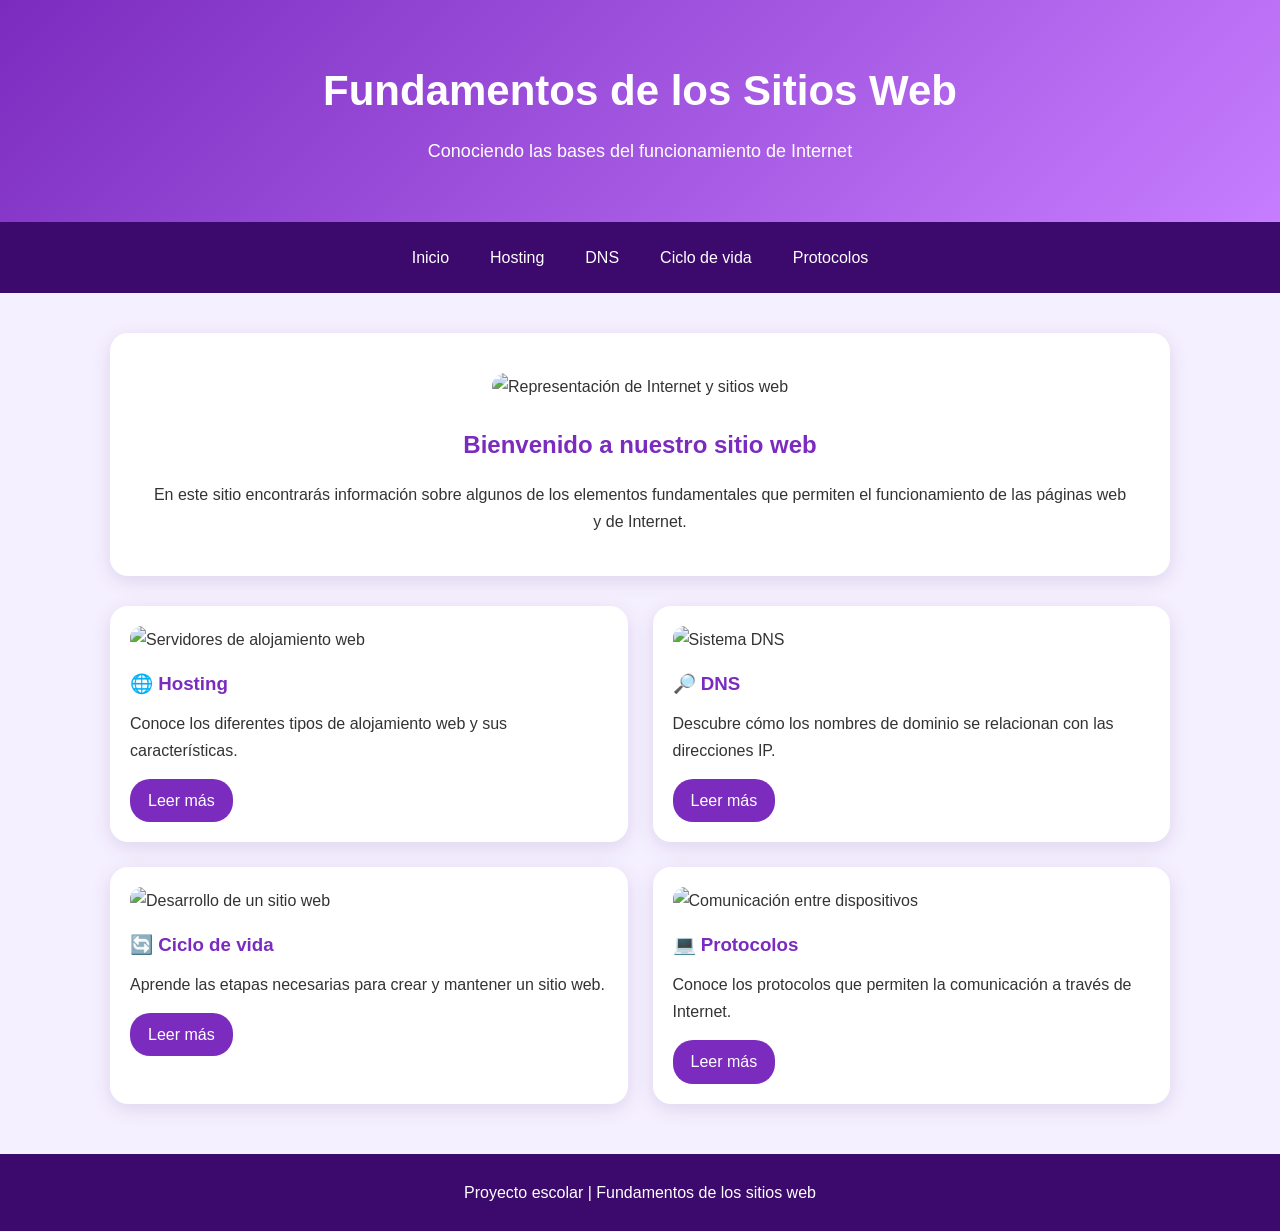
==== index.html @ 3df9c0f7 "Add files via upload" ====
<!DOCTYPE html>
<html lang="es">
<head>
    <meta charset="UTF-8">
    <meta name="viewport" content="width=device-width, initial-scale=1.0">
    <title>Fundamentos de los Sitios Web</title>
    <link rel="stylesheet" href="estilos.css">
</head>
<body>

<header>
    <h1>Fundamentos de los Sitios Web</h1>
    <p>Conociendo las bases del funcionamiento de Internet</p>
</header>

<nav>
    <a href="index.html">Inicio</a>
    <a href="hosting.html">Hosting</a>
    <a href="dns.html">DNS</a>
    <a href="ciclo-vida.html">Ciclo de vida</a>
    <a href="protocolos.html">Protocolos</a>
</nav>

<main>

    <section class="hero">
        <img src="imagenes/inicio.jpg" alt="Representación de Internet y sitios web">

        <div class="hero-text">
            <h2>Bienvenido a nuestro sitio web</h2>
            <p>
                En este sitio encontrarás información sobre algunos de los
                elementos fundamentales que permiten el funcionamiento de
                las páginas web y de Internet.
            </p>
        </div>
    </section>

    <section class="cards">

        <div class="card">
            <img src="imagenes/hosting.jpg" alt="Servidores de alojamiento web">
            <h3>🌐 Hosting</h3>
            <p>
                Conoce los diferentes tipos de alojamiento web y sus
                características.
            </p>
            <a href="hosting.html">Leer más</a>
        </div>

        <div class="card">
            <img src="imagenes/dns.jpg" alt="Sistema DNS">
            <h3>🔎 DNS</h3>
            <p>
                Descubre cómo los nombres de dominio se relacionan con
                las direcciones IP.
            </p>
            <a href="dns.html">Leer más</a>
        </div>

        <div class="card">
            <img src="imagenes/ciclo-vida.jpeg" alt="Desarrollo de un sitio web">
            <h3>🔄 Ciclo de vida</h3>
            <p>
                Aprende las etapas necesarias para crear y mantener
                un sitio web.
            </p>
            <a href="ciclo-vida.html">Leer más</a>
        </div>

        <div class="card">
            <img src="imagenes/protocolos.jpeg" alt="Comunicación entre dispositivos">
            <h3>💻 Protocolos</h3>
            <p>
                Conoce los protocolos que permiten la comunicación
                a través de Internet.
            </p>
            <a href="protocolos.html">Leer más</a>
        </div>

    </section>

</main>

<footer>
    <p>Proyecto escolar | Fundamentos de los sitios web</p>
</footer>

</body>
</html>
---- estilos.css ----
* {
    margin: 0;
    padding: 0;
    box-sizing: border-box;
}

body {
    font-family: Arial, Helvetica, sans-serif;
    background: #f5f0ff;
    color: #333;
    line-height: 1.7;
}

header {
    background: linear-gradient(135deg, #7b2cbf, #c77dff);
    color: white;
    text-align: center;
    padding: 55px 20px;
}

header h1 {
    font-size: 42px;
    margin-bottom: 10px;
}

header p {
    font-size: 18px;
}

nav {
    background: #3c096c;
    display: flex;
    justify-content: center;
    flex-wrap: wrap;
    gap: 5px;
    padding: 12px;
}

nav a {
    color: white;
    text-decoration: none;
    padding: 10px 18px;
    border-radius: 20px;
    transition: 0.3s;
}

nav a:hover {
    background: #9d4edd;
}

main {
    max-width: 1100px;
    margin: 40px auto;
    padding: 0 20px;
}

.hero,
.content {
    background: white;
    padding: 40px;
    border-radius: 18px;
    box-shadow: 0 5px 20px rgba(60, 9, 108, 0.12);
}

/* IMAGEN PRINCIPAL DE INICIO */

.hero img {
    width: 100%;
    height: 300px;
    object-fit: cover;
    border-radius: 15px;
    margin-bottom: 25px;
}

.hero {
    text-align: center;
    margin-bottom: 30px;
}

.hero h2,
.content h2 {
    color: #7b2cbf;
    margin-bottom: 15px;
}

/* TARJETAS DE INICIO */

.cards {
    display: grid;
    grid-template-columns: repeat(2, 1fr);
    gap: 25px;
}

.card {
    background: white;
    padding: 20px;
    border-radius: 18px;
    box-shadow: 0 5px 20px rgba(60, 9, 108, 0.12);
    transition: transform 0.3s;
}

.card:hover {
    transform: translateY(-5px);
}

.card img {
    width: 100%;
    height: 180px;
    object-fit: cover;
    border-radius: 12px;
    margin-bottom: 15px;
}

.card h3 {
    color: #7b2cbf;
    margin-bottom: 10px;
}

.card a {
    display: inline-block;
    margin-top: 15px;
    background: #7b2cbf;
    color: white;
    text-decoration: none;
    padding: 8px 18px;
    border-radius: 20px;
}

.card a:hover {
    background: #9d4edd;
}

/* IMAGEN PRINCIPAL DE LAS PÁGINAS */

.main-image {
    width: 100%;
    height: 300px;
    object-fit: cover;
    border-radius: 15px;
    margin-bottom: 30px;
}

/* CAJAS DE INFORMACIÓN */

.info-box,
.protocol-card {
    background: #f8f1ff;
    border-left: 5px solid #9d4edd;
    padding: 20px;
    margin: 20px 0;
    border-radius: 8px;
}

.info-box h3,
.protocol-card h3 {
    color: #7b2cbf;
    margin-bottom: 5px;
}

/* IMÁGENES DE HOSTING */

.info-box {
    display: flex;
    align-items: center;
    gap: 20px;
}

.info-box img {
    width: 150px;
    height: 100px;
    object-fit: cover;
    border-radius: 10px;
    flex-shrink: 0;
}

/* DIAGRAMA DNS */

.diagram {
    display: flex;
    justify-content: center;
    align-items: center;
    gap: 15px;
    margin: 30px 0;
    flex-wrap: wrap;
}

.diagram-box {
    background: #f8f1ff;
    border: 2px solid #9d4edd;
    padding: 20px;
    min-width: 150px;
    text-align: center;
    border-radius: 12px;
    color: #7b2cbf;
}

.arrow {
    font-size: 30px;
    color: #7b2cbf;
    font-weight: bold;
}

/* CICLO DE VIDA */

.timeline {
    margin-top: 30px;
}

.step {
    display: flex;
    align-items: flex-start;
    gap: 20px;
    margin-bottom: 25px;
    padding: 20px;
    background: #f8f1ff;
    border-radius: 12px;
}

.step span {
    background: #7b2cbf;
    color: white;
    min-width: 45px;
    height: 45px;
    border-radius: 50%;
    display: flex;
    align-items: center;
    justify-content: center;
    font-weight: bold;
}

.step h3 {
    color: #7b2cbf;
}

/* FOOTER */

footer {
    background: #3c096c;
    color: white;
    text-align: center;
    padding: 25px;
    margin-top: 50px;
}

/* DISEÑO RESPONSIVO */

@media (max-width: 700px) {

    header h1 {
        font-size: 30px;
    }

    .cards {
        grid-template-columns: 1fr;
    }

    .hero,
    .content {
        padding: 25px;
    }

    nav {
        flex-direction: column;
        align-items: center;
    }

    nav a {
        width: 100%;
        text-align: center;
    }

    .info-box {
        flex-direction: column;
        align-items: flex-start;
    }

    .info-box img {
        width: 100%;
        height: 180px;
    }

    .diagram {
        flex-direction: column;
    }

    .arrow {
        transform: rotate(90deg);
    }
}
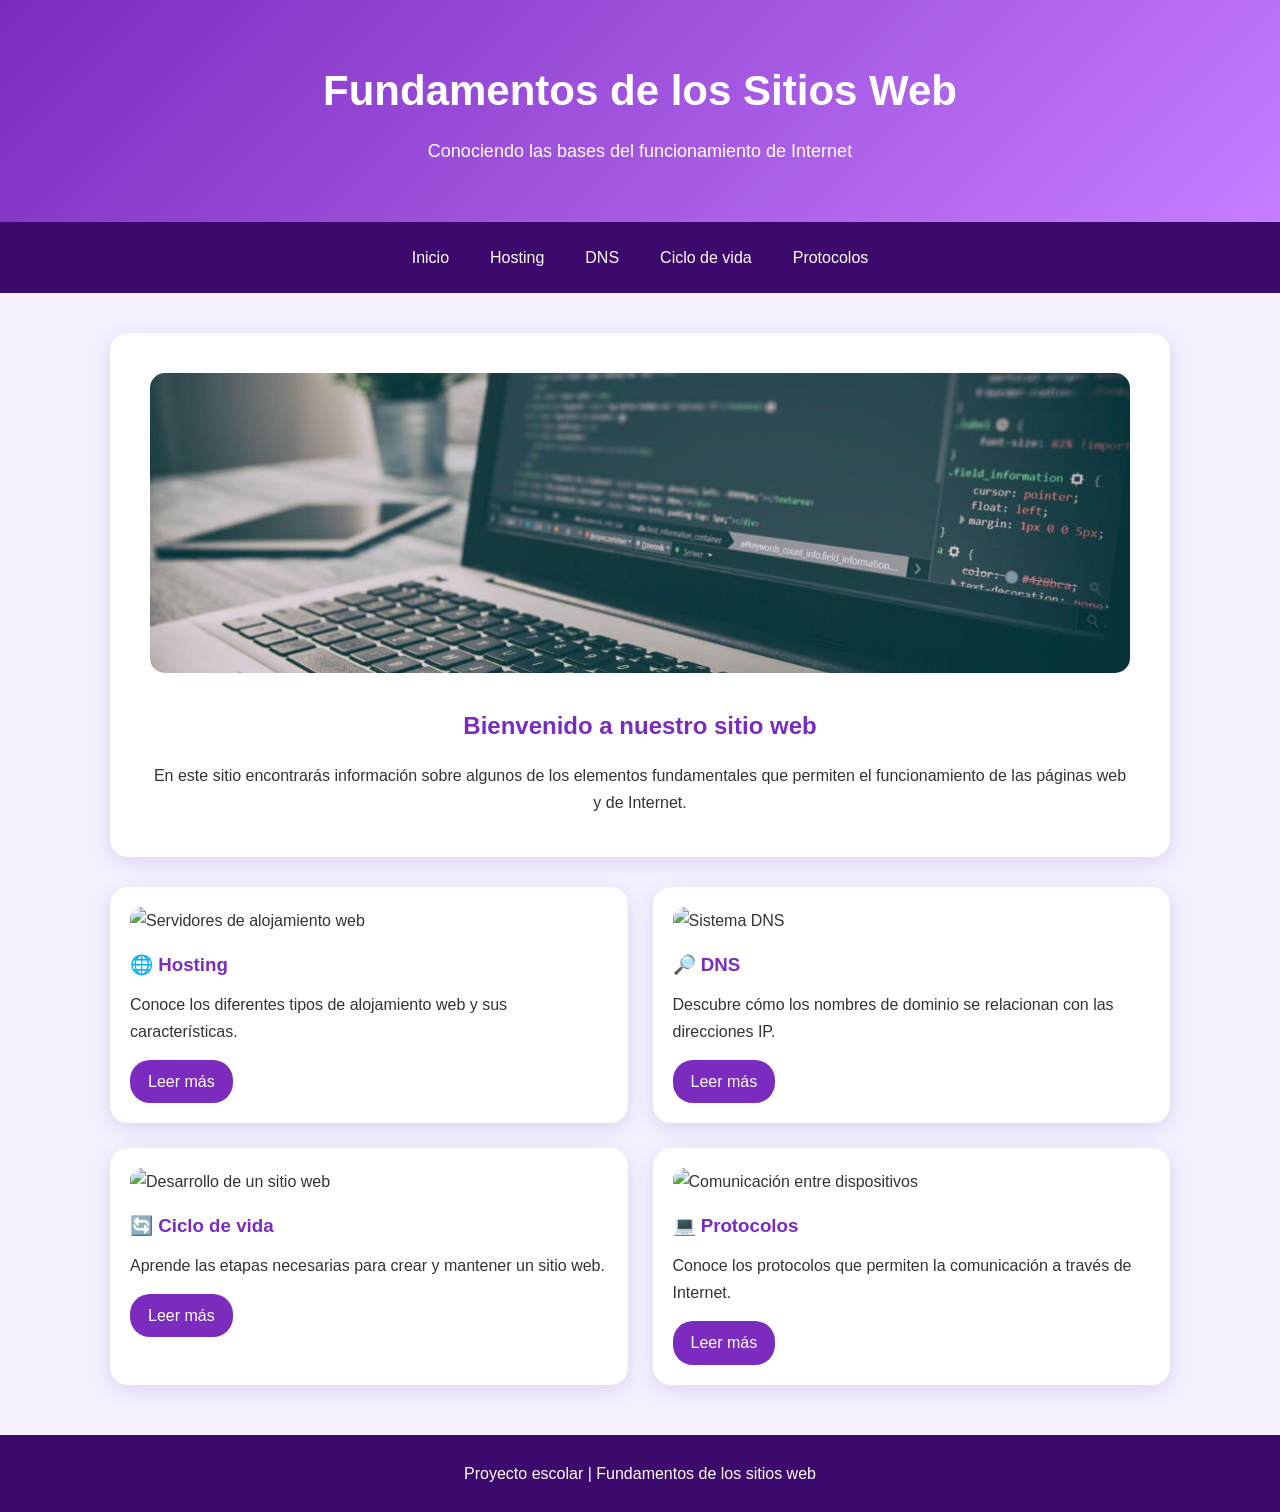
==== commit 0444395a: "Update index.html" ====
--- a/index.html
+++ b/index.html
@@ -24,7 +24,7 @@
 <main>
 
     <section class="hero">
-        <img src="imagenes/inicio.jpg" alt="Representación de Internet y sitios web">
+        <img src="inicio.jpg" alt="Representación de Internet y sitios web">
 
         <div class="hero-text">
             <h2>Bienvenido a nuestro sitio web</h2>
@@ -87,4 +87,4 @@
 </footer>
 
 </body>
-</html>+</html>
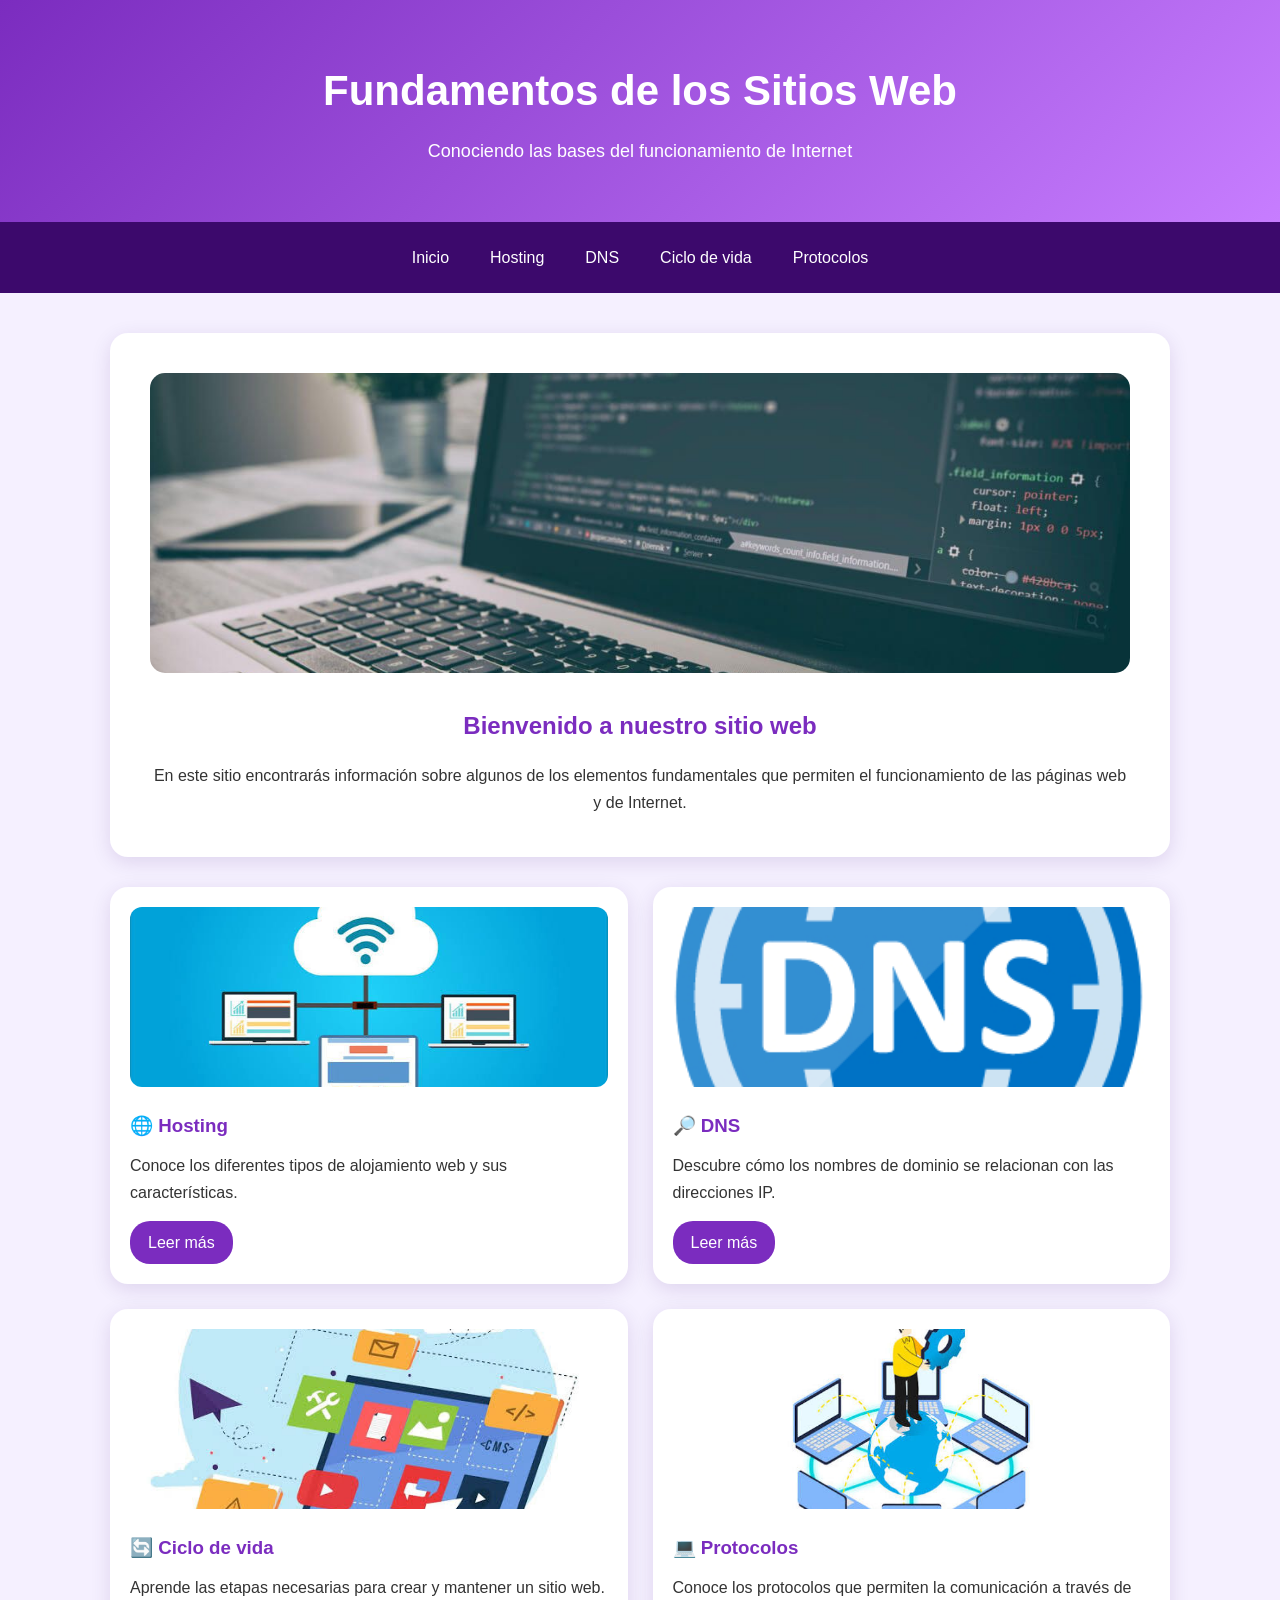
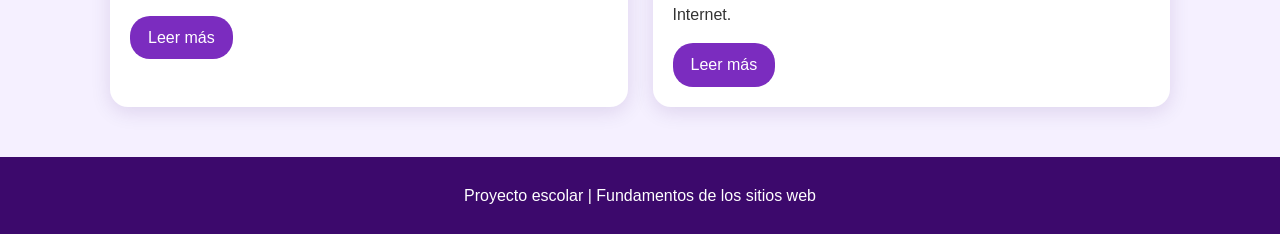
==== commit 2c5999af: "Update index.html" ====
--- a/index.html
+++ b/index.html
@@ -39,7 +39,7 @@
     <section class="cards">
 
         <div class="card">
-            <img src="imagenes/hosting.jpg" alt="Servidores de alojamiento web">
+            <img src="hosting.jpg" alt="Servidores de alojamiento web">
             <h3>🌐 Hosting</h3>
             <p>
                 Conoce los diferentes tipos de alojamiento web y sus
@@ -49,7 +49,7 @@
         </div>
 
         <div class="card">
-            <img src="imagenes/dns.jpg" alt="Sistema DNS">
+            <img src="dns.jpg" alt="Sistema DNS">
             <h3>🔎 DNS</h3>
             <p>
                 Descubre cómo los nombres de dominio se relacionan con
@@ -59,7 +59,7 @@
         </div>
 
         <div class="card">
-            <img src="imagenes/ciclo-vida.jpeg" alt="Desarrollo de un sitio web">
+            <img src="ciclo-vida.jpeg" alt="Desarrollo de un sitio web">
             <h3>🔄 Ciclo de vida</h3>
             <p>
                 Aprende las etapas necesarias para crear y mantener
@@ -69,7 +69,7 @@
         </div>
 
         <div class="card">
-            <img src="imagenes/protocolos.jpeg" alt="Comunicación entre dispositivos">
+            <img src="protocolos.jpeg" alt="Comunicación entre dispositivos">
             <h3>💻 Protocolos</h3>
             <p>
                 Conoce los protocolos que permiten la comunicación
